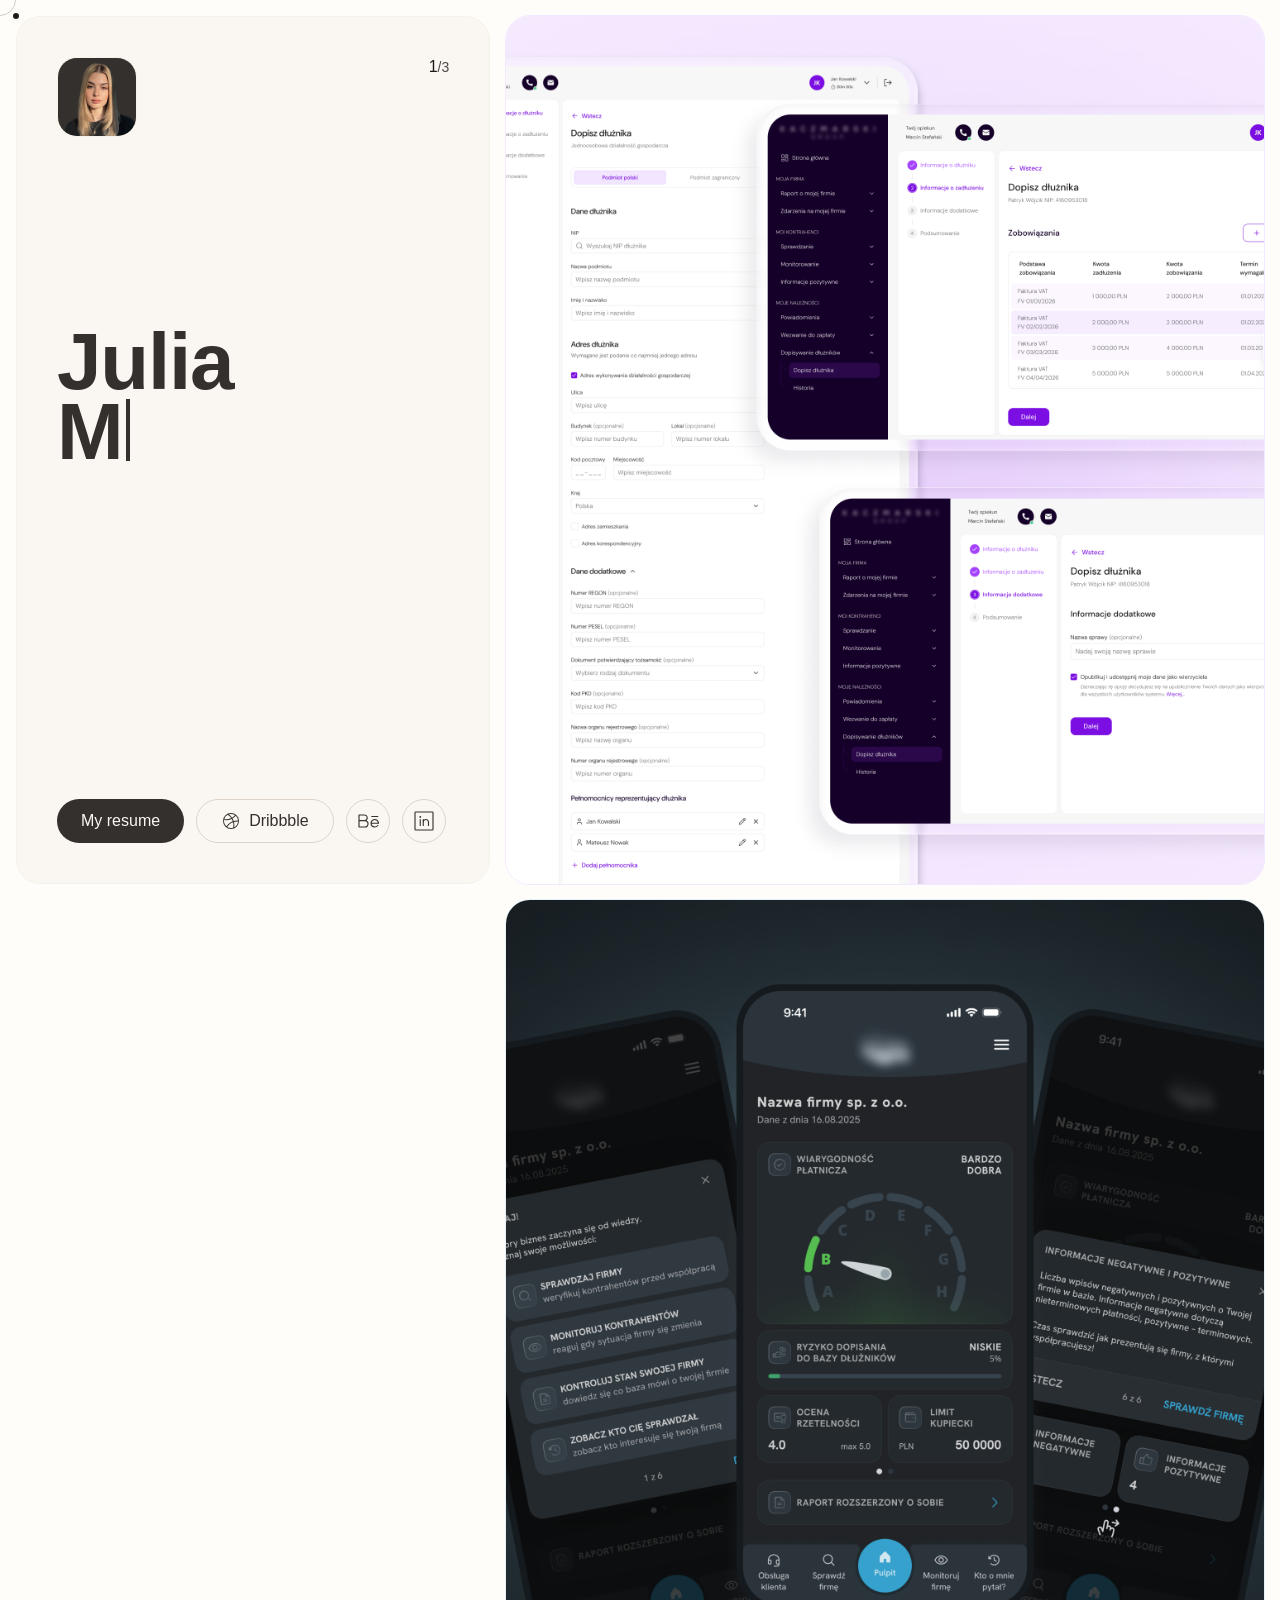
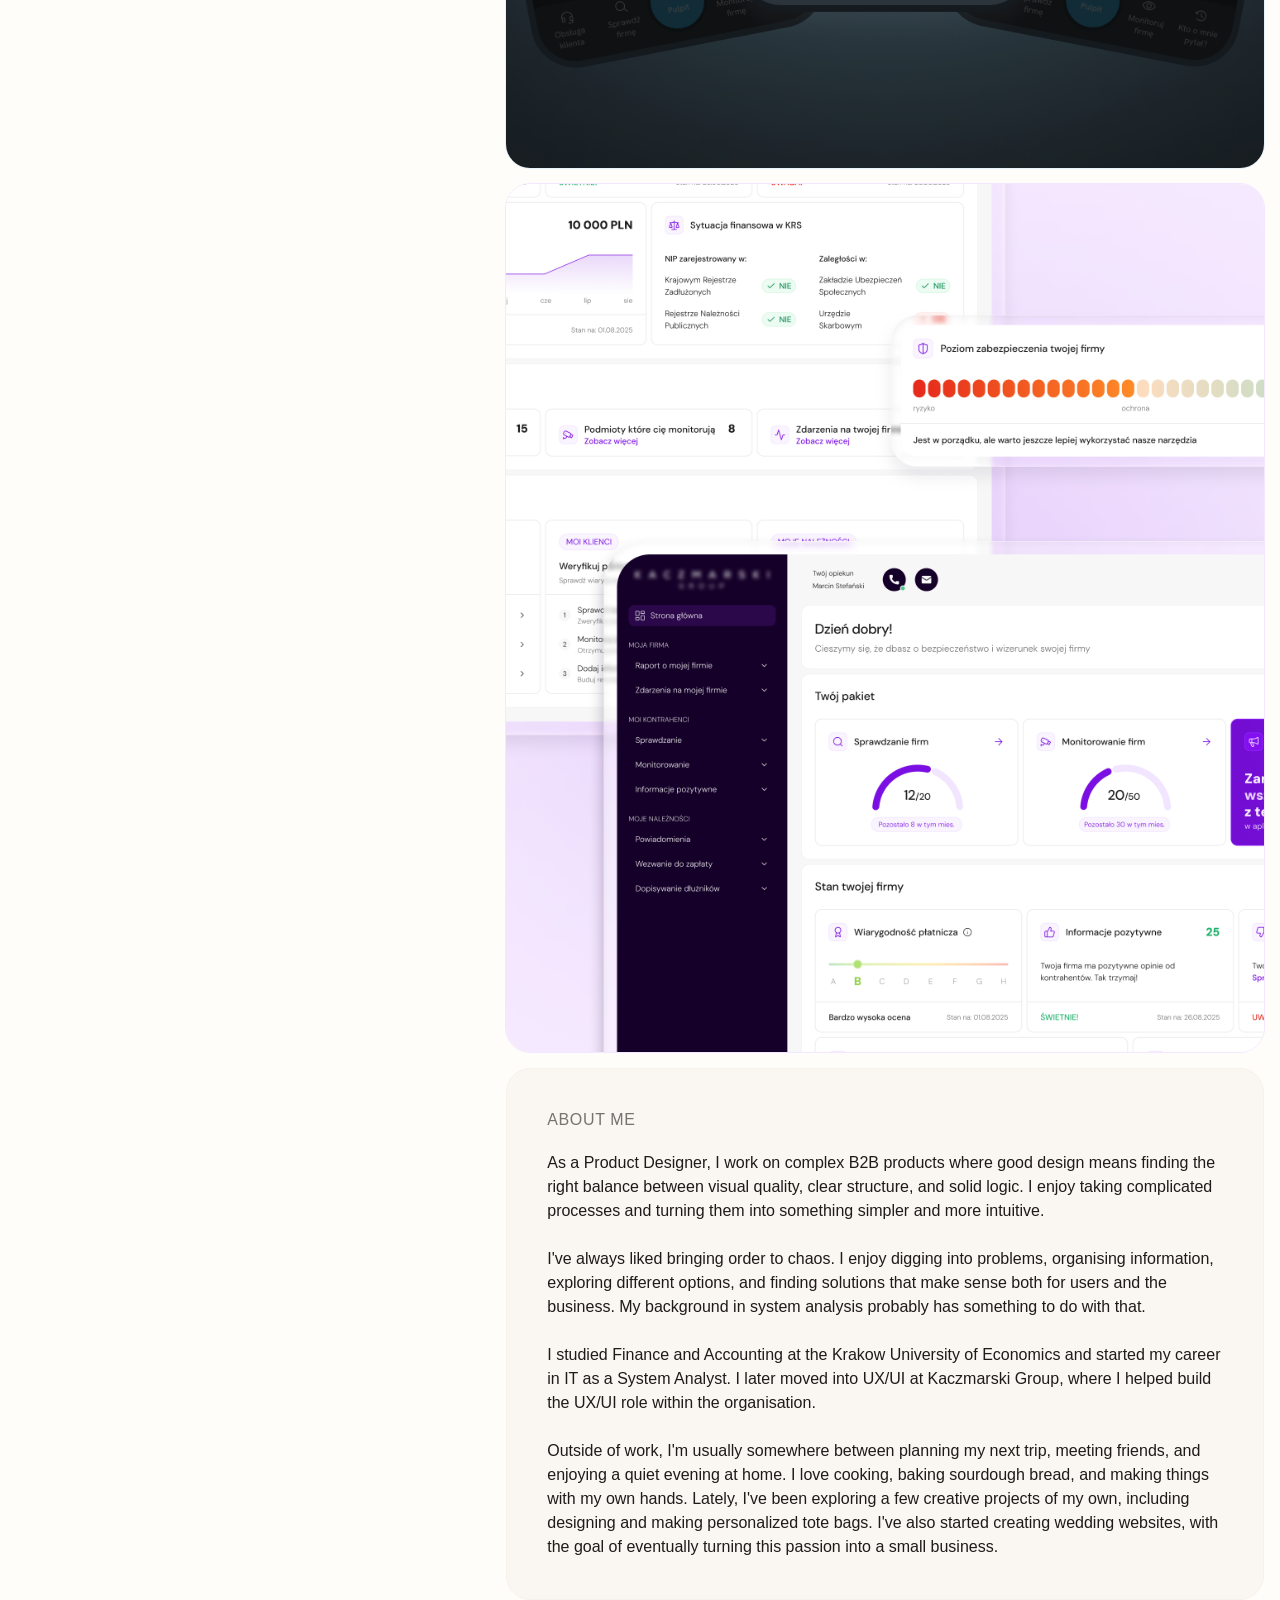
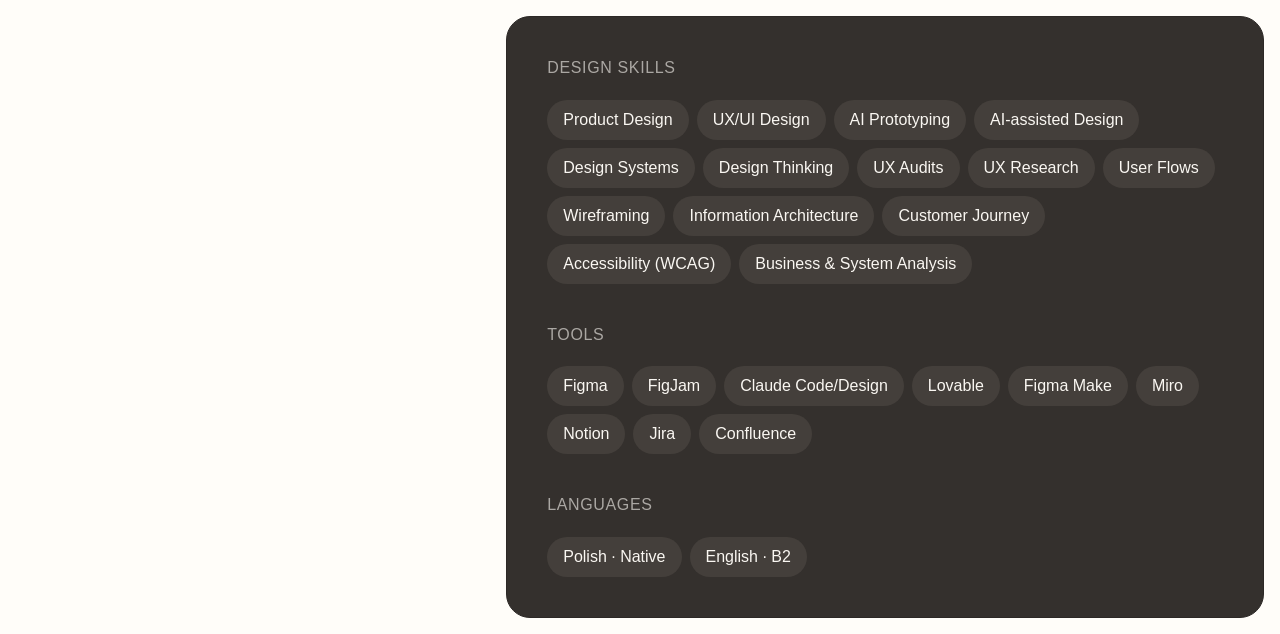
==== index.html @ 2e2a115e "Rebrand to Product Designer, refresh About/skills, add socials - Update role to Product Designer acr" ====
﻿<!DOCTYPE html>
<html lang="pl">
<head>
  <meta charset="UTF-8">
  <meta name="viewport" content="width=device-width, initial-scale=1.0">
  <title>Julia Mitka — Product Designer</title>
  <meta name="description" content="Julia Mitka — Product Designerka z Krakowa. Portfolio product designerki.">

  <!-- Satoshi (body) via Fontshare — osobny request, bo Fontshare ignoruje clash-display w połączonym -->
  <link rel="stylesheet" href="https://api.fontshare.com/v2/css?f[]=satoshi@900,700,500,400,300&display=swap">
  <!-- Clash Display (headings) via Fontshare — osobny request -->
  <link rel="stylesheet" href="https://api.fontshare.com/v2/css?f[]=clash-display@400,500,600,700&display=swap">
  <!-- Syne (headings) via Google Fonts -->
  <link rel="preconnect" href="https://fonts.googleapis.com">
  <link rel="preconnect" href="https://fonts.gstatic.com" crossorigin>
  <link href="https://fonts.googleapis.com/css2?family=Syne:wght@400;500;600;700;800&display=swap" rel="stylesheet">

  <link rel="stylesheet" href="style.css">
  <!-- Ukrywa imię przed startem efektu pisania (bez JS tekst zostaje widoczny) -->
  <script>document.documentElement.classList.add('js');</script>
</head>
<body>

  <div class="cursor" id="cursor"></div>
  <div class="cursor-follower" id="cursor-follower"></div>

  <main>

    <!-- â•â•â•â•â•â•â•â•â•â•â•â•â•â•â•â•â•â•â•â•â•â•â•â•â•â•â•â•â•â•â•â•â•â•â•â•â•â•â•â•â•â•â•â•â•â•â•
         SPLIT LAYOUT — sticky left + scrollable right
         â•â•â•â•â•â•â•â•â•â•â•â•â•â•â•â•â•â•â•â•â•â•â•â•â•â•â•â•â•â•â•â•â•â•â•â•â•â•â•â•â•â•â•â•â•â•â• -->
    <div class="split">

      <!-- â”€â”€ LEFT COLUMN (sticky) â”€â”€â”€â”€â”€â”€â”€â”€â”€â”€â”€â”€â”€â”€â”€â”€â”€â”€â”€â”€â”€ -->
      <aside class="left-col">
        <div class="left-in">

          <!-- Top -->
          <div class="left-top">
            <div class="proj-progress"><span class="proj-cur" id="proj-cur">1</span><span class="proj-sep">/</span><span class="proj-total">3</span></div>
          </div>

          <!-- Center -->
          <div class="left-center">
            <div class="avatar-wrap" id="avatar-wrap">
              <img
                src="assets/julia.jpg"
                alt="Julia Mitka"
                onerror="this.style.display='none';this.parentElement.classList.add('no-photo')"
              >
            </div>

            <div class="left-ident">
              <h1 class="name" id="name" aria-label="Julia Mitka.">Julia<br>Mitka.</h1>
              <p class="role">PRODUCT DESIGNER</p>
              <p class="tagline">I create digital experiences that<br>combine aesthetics with functionality and<br>connect user goals with business objectives.</p>
            </div>

          </div>

          <div class="cta-row">
            <a href="assets/cv-julia-mitka.pdf?v=20261004" class="btn-primary" target="_blank" rel="noopener noreferrer">My resume</a>
            <a href="https://dribbble.com/julia-mitka98" class="btn-ghost btn-with-icon" target="_blank" rel="noopener noreferrer">
              <svg xmlns="http://www.w3.org/2000/svg" width="20" height="20" fill="currentColor" viewBox="0 0 256 256" aria-hidden="true"><path d="M128,26A102,102,0,1,0,230,128,102.12,102.12,0,0,0,128,26Zm89.81,96.3c-3.26-.19-6.54-.3-9.8-.3a166.44,166.440,0,0,0-45.25,6.29A164.28,164.28,0,0,0,148.33,96c-.14-.25-.3-.49-.44-.74a166.34,166.34,0,0,0,40.79-33.71A89.79,89.79,0,0,1,217.81,122.3ZM179.29,54.09a154.52,154.52,0,0,1-37.9,31.11A167,167,0,0,0,98.88,42.84a89.87,89.87,0,0,1,80.41,11.25ZM85.71,48.58a155,155,0,0,1,45,42.27A153.71,153.71,0,0,1,64,106a156.8,156.8,0,0,1-22.84-1.69A90.37,90.37,0,0,1,85.71,48.58ZM38,128a90.17,90.17,0,0,1,.79-11.92A167.23,167.23,0,0,0,64,118a165.69,165.69,0,0,0,73.29-17c.22.37.46.73.67,1.1A152.2,152.2,0,0,1,151.34,132a164.57,164.57,0,0,0-26.09,12.11A167,167,0,0,0,69.57,196.4,89.84,89.84,0,0,1,38,128Zm41.19,75.58a155.24,155.24,0,0,1,52.05-49.12,152.9,152.9,0,0,1,23.38-10.93,154.31,154.31,0,0,1,4.3,36.16,154.78,154.78,0,0,1-3.81,34.13,89.88,89.88,0,0,1-75.92-10.24Zm89.24,4.81a166.76,166.76,0,0,0,2.49-28.7,166.67,166.67,0,0,0-4.86-39.87A154.6,154.6,0,0,1,208,134c3.25,0,6.52.11,9.77.32A90.16,90.16,0,0,1,168.43,208.39Z"/></svg>
              Dribbble
            </a>
            <a href="https://www.behance.net/juliamitka" class="btn-icon" target="_blank" rel="noopener noreferrer" aria-label="Behance">
              <svg xmlns="http://www.w3.org/2000/svg" width="24" height="24" fill="currentColor" viewBox="0 0 256 256" aria-hidden="true"><path d="M112.15,122.36A36,36,0,0,0,90,58H32a6,6,0,0,0-6,6V192a6,6,0,0,0,6,6H94a40,40,0,0,0,18.15-75.64ZM38,70H90a24,24,0,0,1,0,48H38ZM94,186H38V130H94a28,28,0,0,1,0,56ZM162,80a6,6,0,0,1,6-6h64a6,6,0,0,1,0,12H168A6,6,0,0,1,162,80Zm38,26a46,46,0,1,0,36.8,73.61,6,6,0,0,0-9.6-7.21A34,34,0,0,1,166.53,158H240a6,6,0,0,0,6-6A46.06,46.06,0,0,0,200,106Zm-33.47,40a34,34,0,0,1,66.94,0Z"/></svg>
            </a>
            <a href="https://www.linkedin.com/in/julia-mitka" class="btn-icon" target="_blank" rel="noopener noreferrer" aria-label="LinkedIn">
              <svg xmlns="http://www.w3.org/2000/svg" width="24" height="24" fill="currentColor" viewBox="0 0 256 256" aria-hidden="true">
                <path d="M216,26H40A14,14,0,0,0,26,40V216a14,14,0,0,0,14,14H216a14,14,0,0,0,14-14V40A14,14,0,0,0,216,26Zm2,190a2,2,0,0,1-2,2H40a2,2,0,0,1-2-2V40a2,2,0,0,1,2-2H216a2,2,0,0,1,2,2ZM94,112v64a6,6,0,0,1-12,0V112a6,6,0,0,1,12,0Zm88,28v36a6,6,0,0,1-12,0V140a22,22,0,0,0-44,0v36a6,6,0,0,1-12,0V112a6,6,0,0,1,12,0v2.11A34,34,0,0,1,182,140ZM98,84A10,10,0,1,1,88,74,10,10,0,0,1,98,84Z"/>
              </svg>
            </a>
          </div>

        </div><!-- .left-in -->
      </aside>

      <!-- â”€â”€ RIGHT COLUMN (wszystkie sekcje scrollujÄ… siÄ™ tutaj) â”€â”€â”€ -->
      <div class="right-col">

        <!-- Project 1 -->
        <article class="proj" data-num="1">
          <a href="case-study-form.html" class="proj-link" aria-label="Kaczmarski Group — case study">
            <div class="proj-visual proj-visual--blue">
              <img src="assets/cover-form.png" alt="Kaczmarski Group" class="proj-cover">
            </div>
            <div class="proj-overlay">
              <div class="proj-info">
                <span class="proj-cat">UX Research · Product Design · B2B</span>
                <h3 class="proj-name" style="font-family: &quot;Clash Display&quot;; font-weight: 600; margin: 0px 0px 24px">Form Redesign</h3>
                <span class="proj-cta-lnk">View case study <img src="assets/arrow-right-light.svg" alt="" class="proj-cta-icon"></span>
              </div>
            </div>
          </a>
        </article>

        <!-- Project 2 -->
        <article class="proj" data-num="2">
          <a href="case-study-mobile.html" class="proj-link" aria-label="Mobile App Onboarding — case study">
            <div class="proj-visual proj-visual--blue">
              <img src="assets/cover-mobile.png" alt="Mobile App Onboarding" class="proj-cover proj-cover--mobile">
            </div>
            <div class="proj-overlay">
              <div class="proj-info">
                <span class="proj-cat">Onboarding · Redesign · UI Design · B2B</span>
                <h3 class="proj-name" style="font-family: &quot;Clash Display&quot;; font-weight: 600; margin: 0px 0px 24px">Mobile App Onboarding</h3>
                <span class="proj-cta-lnk">View case study <img src="assets/arrow-right-light.svg" alt="" class="proj-cta-icon"></span>
              </div>
            </div>
          </a>
        </article>

        <!-- Project 3 -->
        <article class="proj" data-num="3">
          <a href="case-study-dashboard.html" class="proj-link" aria-label="Mobile Banking — case study">
            <div class="proj-visual proj-visual--warm">
              <img src="assets/cover-dashboard.png" alt="Mobile Banking" class="proj-cover">
            </div>
            <div class="proj-overlay">
              <div class="proj-info">
                <span class="proj-cat">Dashboard UX · IA · UI Design · B2B</span>
                <h3 class="proj-name" style="font-family: &quot;Clash Display&quot;; margin: 0px 0px 24px; font-weight: 600">Home Page Redesign</h3>
                <span class="proj-cta-lnk">View case study <img src="assets/arrow-right-light.svg" alt="" class="proj-cta-icon"></span>
              </div>
            </div>
          </a>
        </article>

        <!-- â•â•â•â•â•â•â•â•â•â•â•â•â•â•â•â•â•â•â•â•â•â•â•â•â•â•â•â•â•â•â•â•â•â•â•â•â•â•â•â•â•â•â•â•â•â•â•
             ABOUT SECTION
             â•â•â•â•â•â•â•â•â•â•â•â•â•â•â•â•â•â•â•â•â•â•â•â•â•â•â•â•â•â•â•â•â•â•â•â•â•â•â•â•â•â•â•â•â•â•â• -->
        <section class="about" id="about">
          <span class="sec-label">About me</span>
          <div class="about-body">
            <p>As a Product Designer, I work on complex B2B products where good design means finding the right balance between visual quality, clear structure, and solid logic. I enjoy taking complicated processes and turning them into something simpler and more intuitive.</p>
            <p>I've always liked bringing order to chaos. I enjoy digging into problems, organising information, exploring different options, and finding solutions that make sense both for users and the business. My background in system analysis probably has something to do with that.</p>
            <p>I studied Finance and Accounting at the Krakow University of Economics and started my career in IT as a System Analyst. I later moved into UX/UI at Kaczmarski Group, where I helped build the UX/UI role within the organisation.</p>
            <p>Outside of work, I'm usually somewhere between planning my next trip, meeting friends, and enjoying a quiet evening at home. I love cooking, baking sourdough bread, and making things with my own hands. Lately, I've been exploring a few creative projects of my own, including designing and making personalized tote bags. I've also started creating wedding websites, with the goal of eventually turning this passion into a small business.</p>
          </div>
        </section>

        <!-- â•â•â•â•â•â•â•â•â•â•â•â•â•â•â•â•â•â•â•â•â•â•â•â•â•â•â•â•â•â•â•â•â•â•â•â•â•â•â•â•â•â•â•â•â•â•â•
             SKILLS SECTION
             â•â•â•â•â•â•â•â•â•â•â•â•â•â•â•â•â•â•â•â•â•â•â•â•â•â•â•â•â•â•â•â•â•â•â•â•â•â•â•â•â•â•â•â•â•â•â• -->
        <section class="skills-section">

          <div class="skills-block">
            <span class="sec-label">Design Skills</span>
            <div class="skills-tags">
              <span class="pill">Product Design</span>
              <span class="pill">UX/UI Design</span>
              <span class="pill">AI Prototyping</span>
              <span class="pill">AI-assisted Design</span>
              <span class="pill">Design Systems</span>
              <span class="pill">Design Thinking</span>
              <span class="pill">UX Audits</span>
              <span class="pill">UX Research</span>
              <span class="pill">User Flows</span>
              <span class="pill">Wireframing</span>
              <span class="pill">Information Architecture</span>
              <span class="pill">Customer Journey</span>
              <span class="pill">Accessibility (WCAG)</span>
              <span class="pill">Business &amp; System Analysis</span>
            </div>
          </div>

          <div class="skills-block">
            <span class="sec-label">Tools</span>
            <div class="skills-tags">
              <span class="pill">Figma</span>
              <span class="pill">FigJam</span>
              <span class="pill">Claude Code/Design</span>
              <span class="pill">Lovable</span>
              <span class="pill">Figma Make</span>
              <span class="pill">Miro</span>
              <span class="pill">Notion</span>
              <span class="pill">Jira</span>
              <span class="pill">Confluence</span>
            </div>
          </div>

          <div class="skills-block">
            <span class="sec-label">Languages</span>
            <div class="skills-tags">
              <span class="pill">Polish · Native</span>
              <span class="pill">English · B2</span>
            </div>
          </div>

        </section>


      </div><!-- .right-col -->

    </div><!-- .split -->

  </main>

  <script src="script.js"></script>
</body>
</html>
---- style.css ----
/* ============================================================
   JULIA MITKA — Portfolio v2
   Layout : sticky left col + scrollable right projects
   Fonts  : Satoshi (body, -2% ls) + Syne (headings)
   ============================================================ */

/* ── Page transition ── */
@keyframes page-in {
  from { opacity: 0; transform: translateY(14px); }
  to   { opacity: 1; transform: translateY(0); }
}

.split {
  animation: page-in 0.5s cubic-bezier(0, 0, 0.25, 1) both;
}

.split.is-leaving {
  opacity: 0;
  transform: translateY(-10px);
  transition: opacity 0.35s cubic-bezier(0, 0, 0.25, 1),
              transform 0.35s cubic-bezier(0, 0, 0.25, 1);
  pointer-events: none;
}

/* ── Reveal animation ── */
.reveal {
  opacity: 0;
  transform: translateY(20px);
  transition: opacity 0.7s ease, transform 0.7s ease;
}
.reveal--visible {
  opacity: 1;
  transform: translateY(0);
}

/* === RESET === */
*, *::before, *::after { box-sizing: border-box; margin: 0; padding: 0; }

/* === TOKENS === */
:root {
  /* ── Colour primitives ── */
  --c-bg:                   #FFFDF9;
  --c-card-light:           #FAF7F2;
  --c-text-light:           #FAF7F2;
  --c-subtle-text-light:    rgba(250, 247, 242, 0.80);
  --c-label-text-light:     rgba(250, 247, 242, 0.60);
  --c-card-dark:            #34302D;
  --c-header:               #34302D;
  --c-btn-primary:          #34302D;
  --c-btn-secondary-text:   #34302D;
  --c-icon-dark:            #34302D;
  --c-border:               #DDD3C8;
  --c-border-light:         #F6F1E9;
  --c-border-dark:          #2C2826;
  --c-text:                 #1E1B1A;
  --c-subtle-text:          rgba(30, 27, 26, 0.80);
  --c-label-text:           rgba(30, 27, 26, 0.60);
  --c-brown:                #443F3B;
  --c-icon-light:           #C9B8A8;

  /* ── Kolory Mobile case study — colour tokens ── */
  --mobile-blue-50:              #F2F9FD;
  --mobile-blue-100:             #E5F2F9;
  --mobile-blue-200:             #C5E4F2;
  --mobile-blue-500:             #35A1CC;
  --mobile-blue-700:             #1D6487;
  --mobile-blue-950:             #0A171F;
  --mobile-blue-500-border:      rgba(34, 125, 167, 0.20);
  --mobile-blue-500-label:       rgba(34, 125, 167, 0.80);
  --mobile-purple-950-label:     rgba(10, 23, 31, 0.60);
  --mobile-purple-950-subtle:    rgba(10, 23, 31, 0.80);
  --mobile-gray-100:             #F2F2F2;
  --mobile-gray-stroke:          #F5F5F5;

  /* ── Semantic aliases ── */
  --bg:      var(--c-bg);
  --fg:      var(--c-text);
  --fg-2:    var(--c-subtle-text);
  --fg-3:    var(--c-label-text);
  --border:  var(--c-border);
  --surface: var(--c-card-light);
  --surf-2:  var(--c-card-dark);
  --c-icon:  var(--c-icon-light); /* backwards compat */

  --font-body: 'Satoshi', -apple-system, BlinkMacSystemFont, sans-serif;
  --font-hdg:  'Clash Display', sans-serif;

  /* ── Typography scale ── */
  --type-h1-size:   5rem;          /* 80px */
  --type-h1-weight: 600;
  --type-h1-lh:     0.88;
  --type-h1-ls:    -0.015em;       /* -1.5% */

  --type-h2-size:   3.5rem;        /* 56px */
  --type-h2-weight: 600;
  --type-h2-lh:     0.88;
  --type-h2-ls:    -0.015em;

  --type-h3-size:   2rem;          /* 32px */
  --type-h3-weight: 600;
  --type-h3-lh:     0.88;
  --type-h3-ls:    -0.015em;

  --type-h4-size:   1.5rem;        /* 24px */
  --type-h4-weight: 600;
  --type-h4-lh:     0.88;
  --type-h4-ls:    -0.015em;

  --type-h5-size:   1.25rem;       /* 20px */
  --type-h5-weight: 600;
  --type-h5-lh:     0.88;
  --type-h5-ls:    -0.015em;

  --type-text-l-size:   1.125rem;  /* 18px */
  --type-text-l-weight: 400;
  --type-text-l-lh:     1.5;
  --type-text-l-ls:     0;

  --type-text-m-size:   1rem;      /* 16px */
  --type-text-m-weight: 400;
  --type-text-m-lh:     1.5;
  --type-text-m-ls:     0;

  --type-text-s-size:   0.875rem;  /* 14px */
  --type-text-s-weight: 400;
  --type-text-s-lh:     1.5;
  --type-text-s-ls:     0;

  --type-label-l-size:   1.125rem; /* 18px */
  --type-label-l-weight: 500;
  --type-label-l-lh:     1.4;
  --type-label-l-ls:     0.02em;   /* 2% */

  --type-label-m-size:   1rem;     /* 16px */
  --type-label-m-weight: 500;
  --type-label-m-lh:     1.4;
  --type-label-m-ls:     0.04em;   /* 4% — user override */

  --type-label-s-size:   0.875rem; /* 14px */
  --type-label-s-weight: 500;
  --type-label-s-lh:     1.4;
  --type-label-s-ls:     0.02em;   /* 2% */

  /* ── Shorthand aliases ── */
  --ls:      0;
  --ls-h:   -0.015em;
  --ls-caps:  0.02em;

  /* Split columns */
  --left-w:  38%;
  --right-w: 62%;

  --ease:     cubic-bezier(0.25, 0.1, 0.25, 1);
  --ease-out: cubic-bezier(0, 0, 0.25, 1);
}

/* === BASE === */
html { scroll-behavior: smooth; font-size: 16px; }

body {
  background: var(--bg);
  color: var(--fg);
  font-family: var(--font-body);
  letter-spacing: var(--ls);
  -webkit-font-smoothing: antialiased;
  -moz-osx-font-smoothing: grayscale;
  overflow-x: hidden;
  cursor: none;
  padding: 16px;
}

a { color: inherit; text-decoration: none; }
img { display: block; max-width: 100%; }

h1, h2, h3, h4 {
  font-family: var(--font-hdg);
  letter-spacing: var(--ls-h);
}

/* ============================================================
   CURSOR
   ============================================================ */
.cursor {
  position: fixed;
  width: 6px; height: 6px;
  background: var(--c-text);
  border-radius: 50%;
  pointer-events: none;
  z-index: 9999;
  transform: translate(-50%, -50%);
  transition: opacity 0.2s, transform 0.15s var(--ease-out);
  will-change: left, top;
}

.cursor-follower {
  position: fixed;
  width: 32px; height: 32px;
  border: 1.5px solid rgba(17,17,17,0.2);
  border-radius: 50%;
  pointer-events: none;
  z-index: 9998;
  transform: translate(-50%, -50%);
  transition: width .35s var(--ease-out), height .35s var(--ease-out),
              border-color .3s, opacity .3s;
  will-change: left, top;
}

/* ============================================================
   SPLIT LAYOUT
   ============================================================ */
.split {
  display: grid;
  grid-template-columns: var(--left-w) 1fr;
  column-gap: 16px;
  align-items: start;
}

/* ── LEFT COLUMN ─────────────────────────────────────────── */
.left-col {
  position: sticky;
  top: 16px;
  height: calc(100svh - 32px);
  background: var(--c-card-light);
  border-radius: 24px;
  overflow: hidden;
  align-self: start;
  border: 1px solid var(--c-border-light);
}

.left-in {
  height: 100%;
  display: flex;
  flex-direction: column;
  padding: 40px;
}

/* Top: project counter — absolute, top-right */
.left-top {
  position: absolute;
  top: 40px;
  right: 40px;
}

.avail {
  display: inline-flex;
  align-items: center;
  gap: 8px;
  font-size: 0.8125rem;
  font-weight: 400;
  color: var(--fg-2);
}

.avail-dot {
  width: 7px; height: 7px;
  border-radius: 50%;
  background: #5DBF6E; /* semantic green — intentionally not in palette */
  flex-shrink: 0;
  animation: pulse-dot 2.4s ease-in-out infinite;
}

@keyframes pulse-dot {
  0%, 100% { opacity: 1; transform: scale(1); }
  50%       { opacity: 0.5; transform: scale(0.72); }
}

/* Project progress counter */
.proj-progress {
  transition: opacity 0.4s var(--ease-out);
}
  display: flex;
  align-items: baseline;
  gap: 0;
  font-family: var(--font-body);
  font-variant-numeric: tabular-nums;
}

/* Active number — Label L */
.proj-cur {
  font-size: var(--type-label-l-size);
  font-weight: var(--type-label-l-weight);
  line-height: var(--type-label-l-lh);
  letter-spacing: var(--type-label-l-ls);
  text-transform: uppercase;
  color: var(--c-text);
  transition: opacity 0.2s;
}

/* Separator + total — Text S, 80% opacity */
.proj-sep,
.proj-total {
  font-size: var(--type-text-s-size);
  font-weight: var(--type-text-s-weight);
  line-height: var(--type-text-s-lh);
  letter-spacing: var(--type-text-s-ls);
  color: var(--c-subtle-text);
}

/* Center: avatar + identity */
.left-center {
  display: flex;
  flex-direction: column;
  flex: 1;
}

.left-ident {
  margin-top: auto;
  margin-bottom: auto;
}

/* Avatar */
.avatar-wrap {
  width: 80px; height: 80px;
  border-radius: 20px;
  overflow: hidden;
  background: var(--c-border);
  border: 1px solid var(--c-border-light);
  position: relative;
  flex-shrink: 0;
  margin-bottom: 32px;
}

.avatar-wrap img {
  width: 100%; height: 100%;
  object-fit: cover;
  object-position: center top;
}

.avatar-wrap.no-photo::after {
  content: 'JM';
  position: absolute;
  inset: 0;
  display: flex;
  align-items: center;
  justify-content: center;
  font-family: var(--font-hdg);
  font-size: 1.375rem;
  font-weight: 700;
  color: var(--c-label-text);
}

/* Name — H1 */
.name {
  font-family: var(--font-hdg);
  font-size: var(--type-h1-size);
  font-weight: var(--type-h1-weight);
  line-height: var(--type-h1-lh);
  letter-spacing: var(--type-h1-ls);
  color: var(--c-card-dark);
  margin-bottom: 24px;
}

/* Name — efekt pisania */
.js .name:not(.tw-ready) { visibility: hidden; }

/* Rola i tagline ukryte od pierwszej klatki, dopóki nie wjadą po imieniu (bez mignięcia) */
@media (prefers-reduced-motion: no-preference) {
  .js .left-ident .role:not(.reveal--visible),
  .js .left-ident .tagline:not(.reveal--visible) {
    opacity: 0;
    transform: translateY(20px);
  }
}

.name .tw-char { visibility: hidden; }
.name .tw-char.is-typed { visibility: visible; }

.name .tw-caret {
  position: relative;
  display: inline-block;
  width: 0;
}
.name .tw-caret::after {
  content: '';
  position: absolute;
  left: 0.04em;
  bottom: -0.02em;
  width: 0.06em;
  height: 0.78em;
  background: currentColor;
  animation: tw-blink 1s steps(1) infinite;
}
.name .tw-caret.is-typing::after { animation: none; }
.name .tw-caret.is-done { opacity: 0; transition: opacity 0.4s ease; }

@keyframes tw-blink {
  50% { opacity: 0; }
}

/* Role — Label L */
.role {
  font-family: var(--font-body);
  font-size: var(--type-label-l-size);
  font-weight: var(--type-label-l-weight);
  line-height: var(--type-label-l-lh);
  letter-spacing: var(--type-label-l-ls);
  text-transform: uppercase;
  color: var(--c-label-text);
  margin-bottom: 20px;
}

/* Tagline — Text M */
.tagline {
  font-family: var(--font-body);
  font-size: var(--type-text-m-size);
  font-weight: var(--type-text-m-weight);
  line-height: var(--type-text-m-lh);
  letter-spacing: var(--type-text-m-ls);
  color: var(--c-subtle-text);
  margin-bottom: 32px;
}

.btn-icon {
  display: inline-flex;
  align-items: center;
  justify-content: center;
  width: 44px;
  height: 44px;
  flex-shrink: 0;
  line-height: 1;
  border-radius: 100px;
  border: 1px solid var(--c-border);
  color: var(--c-card-dark);
  cursor: none;
  transition: border-color .2s, color .2s, transform .2s var(--ease-out);
}

.btn-icon:hover {
  border-color: var(--c-card-dark);
  transform: translateY(-2px);
}

/* Bottom: CTAs + socials */
.left-bottom {
  display: flex;
  flex-direction: column;
  gap: 18px;
}

.cta-row {
  display: flex;
  align-items: center;
  gap: 12px;
  flex-wrap: wrap;
}

.btn-primary {
  display: inline-flex;
  align-items: center;
  font-family: var(--font-body);
  font-size: var(--type-text-m-size);
  font-weight: var(--type-text-m-weight);
  line-height: var(--type-text-m-lh);
  letter-spacing: var(--type-text-m-ls);
  color: var(--c-text-light);
  background: var(--c-btn-primary);
  padding: 10px 24px;
  border-radius: 100px;
  transition: opacity .2s, transform .25s var(--ease-out);
  cursor: none;
}

.btn-primary:hover { background: rgba(52, 48, 45, 0.80); transform: translateY(-2px); }

.btn-ghost {
  display: inline-flex;
  align-items: center;
  font-family: var(--font-body);
  font-size: var(--type-text-m-size);
  font-weight: var(--type-text-m-weight);
  line-height: var(--type-text-m-lh);
  letter-spacing: var(--type-text-m-ls);
  color: var(--c-card-dark);
  background: transparent;
  border: 1px solid var(--c-border);
  padding: 10px 24px;
  border-radius: 100px;
  transition: background .2s, border-color .2s, transform .25s var(--ease-out);
  cursor: none;
}

.btn-with-icon { gap: 8px; padding-block: 9px; } /* 9px + 1px border = ta sama wysokość co .btn-primary */

.btn-ghost:hover {
  background: transparent;
  border-color: var(--c-card-dark);
  color: var(--c-card-dark);
  transform: translateY(-2px);
}

.socials {
  display: flex;
  gap: 12px;
  margin-top: 22px;
}

.social {
  display: inline-flex;
  align-items: center;
  justify-content: center;
  width: 40px;
  height: 40px;
  border-radius: 50%;
  border: 1px solid var(--line, rgba(0,0,0,.12));
  color: var(--fg-3);
  transition: color .2s, background-color .2s, border-color .2s, transform .2s;
}

.social:hover {
  color: var(--c-text-light);
  background-color: var(--c-card-dark);
  border-color: var(--c-card-dark);
  transform: translateY(-2px);
}

/* ── RIGHT COLUMN ────────────────────────────────────────── */
.right-col {
  display: flex;
  flex-direction: column;
  gap: 16px;
}

/* ── Project item ────────────────────────────────────────── */
.proj {
  height: calc(100svh - 32px);
  position: relative;
  overflow: hidden;
  border-radius: 24px;
}

.proj-link {
  display: block;
  width: 100%; height: 100%;
  cursor: none;
}

/* Visual background */
.proj-visual {
  position: absolute;
  inset: 0;
  transition: transform 0.9s cubic-bezier(0, 0, 0.22, 1);
}

.proj-link:hover .proj-visual { transform: scale(1.05); }

/* Color themes */
.proj-cover { width: 100%; height: 100%; object-fit: cover; display: block; }
.proj:has(.proj-cover--mobile) { outline: 1px solid var(--mobile-blue-100); }
.proj:has(.proj-visual--blue):not(:has(.proj-cover--mobile)) { outline: 1px solid #f3e8ff; }
.proj:has(.proj-visual--warm) { outline: 1px solid #f3e8ff; }

/* Hover overlay: slides up from bottom */
.proj-overlay {
  position: absolute;
  inset: 0;
  z-index: 2;
  display: flex;
  align-items: flex-end;
  padding: 40px;
  background: linear-gradient(
    to top,
    rgba(8, 8, 8, 0.78) 0%,
    rgba(8, 8, 8, 0.28) 45%,
    transparent 70%
  );
  opacity: 0;
  transition: opacity 0.38s var(--ease-out);
}

.proj-link:hover .proj-overlay { opacity: 1; }

.proj-info {
  transform: translateY(18px);
  transition: transform 0.45s var(--ease-out);
}

.proj-link:hover .proj-info { transform: translateY(0); }

.proj-cat {
  display: block;
  font-size: var(--type-label-m-size);
  font-weight: var(--type-label-m-weight);
  line-height: var(--type-label-m-lh);
  letter-spacing: var(--type-label-m-ls);
  text-transform: uppercase;
  color: rgba(255, 255, 255, 0.60);
  margin-bottom: 16px;
}

.proj-name {
  font-family: var(--font-hdg);
  font-size: clamp(var(--type-h2-size), 2.8vw, 2.75rem);
  font-weight: var(--type-h2-weight);
  letter-spacing: var(--type-h2-ls);
  line-height: var(--type-h2-lh);
  color: #ffffff;
  margin-bottom: 24px;
}



.proj-cta-lnk {
  display: inline-flex;
  align-items: center;
  gap: 8px;
  font-size: var(--type-text-m-size);
  font-weight: var(--type-text-m-weight);
  line-height: var(--type-text-m-lh);
  letter-spacing: var(--type-text-m-ls);
  color: rgba(255, 255, 255, 0.90);
  transform: translateY(0);
  transition: color .2s, transform .2s var(--ease-out);
}

.proj-cta-lnk:hover {
  color: #ffffff;
  transform: translateY(-2px);
}

.proj-cta-icon {
  display: block;
  width: 16px;
  height: 16px;
  flex-shrink: 0;
  filter: brightness(0) invert(1);
  opacity: 0.5;
}

/* ── CSS MOCKUPS ──────────────────────────────────────────── */

/* Dashboard (project 1) */
.mdash {
  position: absolute;
  inset: 7% 6%;
  background: #fff;
  border-radius: 10px;
  overflow: hidden;
  box-shadow: 0 16px 64px rgba(0,0,0,0.12);
}

.mdash-bar {
  height: 30px;
  background: #F1F5FA;
  border-bottom: 1px solid #E5EBF2;
  display: flex;
  align-items: center;
  gap: 5px;
  padding: 0 12px;
}

.mdash-bar em {
  display: block;
  width: 7px; height: 7px;
  border-radius: 50%;
  background: #CDD5E0;
  font-style: normal;
}

.mdash-body { display: flex; height: calc(100% - 30px); }

.mdash-side {
  width: 20%;
  background: #F7FAFD;
  border-right: 1px solid #EDF1F7;
  padding: 12px 8px;
  display: flex;
  flex-direction: column;
  gap: 7px;
}

.mdash-nav {
  height: 18px;
  background: #E4EDF6;
  border-radius: 4px;
}

.mdash-nav--active { background: #C2D8EE; }

.mdash-main {
  flex: 1;
  padding: 14px;
  display: flex;
  flex-direction: column;
  gap: 11px;
}

.mdash-stats {
  display: grid;
  grid-template-columns: repeat(3, 1fr);
  gap: 8px;
}

.mdash-stat {
  height: 44px;
  background: #EDF3FA;
  border-radius: 6px;
}

.mdash-chart {
  flex: 1;
  min-height: 80px;
  background: linear-gradient(180deg, #D8E9F7 0%, #EEF4FB 100%);
  border-radius: 6px;
}

.mdash-rows {
  display: flex;
  flex-direction: column;
  gap: 5px;
}

.mdash-rows div {
  height: 16px;
  background: #F1F5FA;
  border-radius: 3px;
}

/* Mobile (project 2) */
.mmob {
  position: absolute;
  width: 46%;
  max-width: 240px;
  top: 50%; left: 50%;
  transform: translate(-50%, -50%);
  background: #fff;
  border-radius: 24px;
  padding: 14px 12px 12px;
  box-shadow: 0 16px 64px rgba(0,0,0,0.14);
  display: flex;
  flex-direction: column;
  gap: 10px;
}

.mmob-notch {
  width: 36px; height: 4px;
  border-radius: 2px;
  background: #DDD7CF;
  align-self: center;
  margin-bottom: 4px;
}

.mmob-greeting {
  height: 10px; width: 55%;
  background: #EAD9C8;
  border-radius: 3px;
}

.mmob-balance {
  height: 20px; width: 72%;
  background: linear-gradient(90deg, #D8C0A8, #C4A88C);
  border-radius: 4px;
}

.mmob-bal-sm {
  height: 10px; width: 40%;
  background: #EEE4DC;
  border-radius: 3px;
}

.mmob-card {
  height: 72px;
  background: linear-gradient(135deg, #C8A88A 0%, #AE8060 100%);
  border-radius: 10px;
}

.mmob-actions {
  display: flex;
  gap: 6px;
}

.mmob-actions div {
  flex: 1;
  height: 28px;
  background: #F2E8DF;
  border-radius: 7px;
}

.mmob-list {
  display: flex;
  flex-direction: column;
  gap: 7px;
}

.mmob-list div {
  height: 20px;
  background: #F5EDE5;
  border-radius: 4px;
}

/* Design system (project 3) */
.mds {
  position: absolute;
  inset: 8% 6%;
  display: flex;
  gap: 20px;
  padding: 20px;
}

.mds-left, .mds-right {
  display: flex;
  flex-direction: column;
  gap: 10px;
}

.mds-left { flex: 0 0 180px; }
.mds-right { flex: 1; }

.mds-label {
  font-family: var(--font-body);
  font-size: 8px;
  font-weight: 500;
  letter-spacing: 0.1em;
  text-transform: uppercase;
  color: rgba(255,255,255,0.3);
  margin-top: 6px;
}

.mds-swatches { display: flex; gap: 6px; }
.mds-swatches div { flex: 1; height: 28px; border-radius: 5px; }
.mds-swatches div:nth-child(1) { background: rgba(255,255,255,0.9); }
.mds-swatches div:nth-child(2) { background: rgba(255,255,255,0.55); }
.mds-swatches div:nth-child(3) { background: rgba(255,255,255,0.28); }
.mds-swatches div:nth-child(4) { background: rgba(255,255,255,0.13); }
.mds-swatches div:nth-child(5) { background: rgba(255,255,255,0.05); border: 1px solid rgba(255,255,255,0.15); }

.mds-types { display: flex; flex-direction: column; gap: 5px; }
.mds-t { border-radius: 3px; }
.mds-t--xl { height: 14px; width: 88%; background: rgba(255,255,255,0.82); }
.mds-t--lg { height: 10px; width: 68%; background: rgba(255,255,255,0.52); }
.mds-t--md { height: 8px;  width: 78%; background: rgba(255,255,255,0.32); }
.mds-t--sm { height: 6px;  width: 55%; background: rgba(255,255,255,0.18); }

.mds-btns { display: flex; gap: 8px; }
.mds-btn { flex: 1; height: 26px; border-radius: 100px; }
.mds-btn--fill  { background: rgba(255,255,255,0.88); }
.mds-btn--out   { border: 1px solid rgba(255,255,255,0.28); }

.mds-input {
  height: 26px;
  border: 1px solid rgba(255,255,255,0.18);
  border-radius: 5px;
  background: rgba(255,255,255,0.05);
}

.mds-cards { display: flex; gap: 8px; flex: 1; }

.mds-card {
  flex: 1;
  border: 1px solid rgba(255,255,255,0.1);
  border-radius: 7px;
  overflow: hidden;
  display: flex;
  flex-direction: column;
  background: rgba(255,255,255,0.04);
}

.mds-card div:nth-child(1) { height: 44px; background: rgba(255,255,255,0.12); }
.mds-card div:nth-child(2) { height: 7px;  margin: 7px 8px 3px; background: rgba(255,255,255,0.25); border-radius: 3px; }
.mds-card div:nth-child(3) { height: 5px;  margin: 0 8px; width: 55%; background: rgba(255,255,255,0.14); border-radius: 3px; }

.mds-card--alt div:nth-child(1) { background: rgba(255,255,255,0.2); }

/* ============================================================
   ABOUT SECTION
   ============================================================ */
.about {
  background: var(--c-card-light);
  padding: 40px;
  border-radius: 24px;
  border: 1px solid var(--c-border-light);
}

.about .sec-label {
  margin-bottom: 20px;
}

.about-body {
  display: flex;
  flex-direction: column;
  gap: 24px;
}

.about-body p {
  font-family: var(--font-body);
  font-size: var(--type-text-m-size);
  font-weight: var(--type-text-m-weight);
  line-height: var(--type-text-m-lh);
  letter-spacing: var(--type-text-m-ls);
  color: var(--c-text);
}

/* Section label */
.sec-label {
  display: block;
  font-size: var(--type-label-m-size);
  font-weight: var(--type-label-m-weight);
  line-height: var(--type-label-m-lh);
  letter-spacing: var(--type-label-m-ls);
  text-transform: uppercase;
  color: var(--fg-3);
  margin-bottom: 20px;
}

/* About heading */
.about-hdg {
  font-size: clamp(var(--type-h2-size), 4.5vw, 4rem);
  font-weight: var(--type-h2-weight);
  line-height: var(--type-h2-lh);
  color: var(--fg);
  margin-bottom: 28px;
}

.about-hdg em {
  font-style: normal;
  font-weight: 400;
  color: var(--fg-2);
}

/* Bio */
.about-bio {
  display: flex;
  flex-direction: column;
  gap: 18px;
  margin-bottom: 40px;
}

.about-bio p {
  font-size: var(--type-text-m-size);
  line-height: var(--type-text-m-lh);
  color: var(--fg-2);
  font-weight: var(--type-text-m-weight);
  letter-spacing: var(--type-text-m-ls);
}

/* Experience */
.exp-list {
  border-top: 1px solid var(--border);
  margin-bottom: 36px;
}

.exp-item {
  display: flex;
  align-items: flex-start;
  justify-content: space-between;
  gap: 16px;
  padding: 18px 0;
  border-bottom: 1px solid var(--border);
}

.exp-main {
  display: flex;
  flex-direction: column;
  gap: 3px;
}

.exp-co {
  font-family: var(--font-hdg);
  font-size: 1rem;
  font-weight: 600;
  letter-spacing: -0.02em;
  color: var(--fg);
}

.exp-role {
  font-size: 0.8125rem;
  color: var(--fg-2);
  font-weight: 400;
}

.exp-period {
  font-size: 0.75rem;
  color: var(--fg-3);
  white-space: nowrap;
  font-variant-numeric: tabular-nums;
  padding-top: 2px;
}

/* About CTA */
.about-cta {
  display: inline-flex;
  align-items: center;
  gap: 8px;
  font-size: 0.9375rem;
  font-weight: 500;
  color: var(--fg);
  border-bottom: 1px solid var(--fg);
  padding-bottom: 3px;
  letter-spacing: var(--ls);
  transition: opacity .2s, gap .25s var(--ease-out);
}

.about-cta:hover { opacity: 0.6; gap: 12px; }

/* Skills (right column) */
.about-right {
  display: flex;
  flex-direction: column;
  gap: 36px;
  padding-top: 4px;
}

.skills-lbl {
  font-size: var(--type-label-m-size);
  font-weight: var(--type-label-m-weight);
  line-height: var(--type-label-m-lh);
  letter-spacing: var(--type-label-m-ls);
  text-transform: uppercase;
  color: var(--fg-3);
  margin-bottom: 14px;
  font-family: var(--font-body);
}

.skills-tags {
  display: flex;
  flex-wrap: wrap;
  gap: 7px;
}

.skill {
  display: inline-flex;
  align-items: center;
  font-family: var(--font-body);
  font-size: 0.8125rem;
  font-weight: 400;
  letter-spacing: var(--ls);
  color: var(--fg);
  background: var(--bg);
  border: 1px solid var(--border);
  padding: 6px 14px;
  border-radius: 100px;
  transition: background .2s, border-color .2s, color .2s, transform .2s var(--ease-out);
  cursor: none;
}

.skill:hover {
  background: var(--fg);
  color: var(--bg);
  border-color: var(--fg);
  transform: translateY(-1px);
}

/* ============================================================
   SKILLS SECTION
   ============================================================ */
.skills-section {
  background: var(--c-card-dark);
  padding: 40px;
  border-radius: 24px;
  border: 1px solid var(--c-border-dark);
  display: flex;
  flex-direction: column;
  gap: 40px;
}

.skills-section .skills-block {
  display: flex;
  flex-direction: column;
}

.skills-section .sec-label {
  margin-bottom: 20px;
  color: var(--c-label-text-light);
}

.skills-tags {
  display: flex;
  flex-wrap: wrap;
  gap: 8px;
}

.pill {
  display: inline-flex;
  align-items: center;
  height: 40px;
  padding: 0 12px;
  border-radius: 100px;
  padding: 0 16px;
  background: var(--c-brown);
  color: var(--c-text-light);
  font-family: var(--font-body);
  font-size: var(--type-text-m-size);
  font-weight: var(--type-text-m-weight);
  line-height: var(--type-text-m-lh);
  letter-spacing: var(--type-text-m-ls);
  white-space: nowrap;
}

/* ============================================================
   FOOTER
   ============================================================ */
.footer {
  background: var(--c-header);
  padding: clamp(48px, 7vw, 96px) clamp(28px, 6vw, 96px) 32px;
  border-radius: 24px;
  margin-top: 16px;
}

.footer-in { max-width: 1280px; margin: 0 auto; }

.footer-top {
  display: flex;
  justify-content: space-between;
  align-items: flex-end;
  padding-bottom: clamp(36px, 5vw, 64px);
  border-bottom: 1px solid rgba(255,255,255,0.1);
  margin-bottom: 28px;
  gap: 24px;
}

.footer-name {
  font-family: var(--font-hdg);
  font-size: clamp(2rem, 4vw, 3.5rem);
  font-weight: 700;
  letter-spacing: var(--type-h2-ls);
  color: var(--c-text-light);
  line-height: 1;
}

.footer-email {
  font-size: clamp(0.875rem, 1.2vw, 1.0625rem);
  font-weight: 500;
  color: var(--c-subtle-text-light);
  transition: color .2s;
  white-space: nowrap;
}

.footer-email:hover { color: var(--c-text-light); }

.footer-bot {
  display: flex;
  justify-content: space-between;
  align-items: center;
}

.footer-copy {
  font-size: 0.75rem;
  color: rgba(250, 247, 242, 0.30);
  letter-spacing: 0.01em;
}

.footer-li {
  font-size: 0.8125rem;
  color: rgba(250, 247, 242, 0.55);
  transition: color .2s;
}

.footer-li:hover { color: var(--c-text-light); }

/* ============================================================
   RESPONSIVE
   ============================================================ */
@media (max-width: 1024px) {
  :root {
    --left-w: 44%;
    --right-w: 56%;
  }
}

@media (max-width: 768px) {
  body { padding: 10px; }

  .split {
    grid-template-columns: 1fr;
    column-gap: 0;
    row-gap: 10px;
  }

  .left-col {
    position: relative;
    top: 0;
    height: auto;
  }

  .left-in {
    height: auto;
    padding: 32px 24px 40px;
    gap: 40px;
  }

  .proj { height: 75svh; }

  .about { margin-top: 10px; }
  .footer { margin-top: 10px; }

  .about-wrap { grid-template-columns: 1fr; }
  .footer-top { flex-direction: column; align-items: flex-start; gap: 16px; }

  /* Restore default cursor on touch */
  body { cursor: auto; }
  .cursor, .cursor-follower { display: none; }
  .btn-primary, .btn-ghost, .skill { cursor: pointer; }
}

@media (max-width: 480px) {
  .proj { height: 85svh; }
  .left-in { padding: 28px 20px 36px; }
}
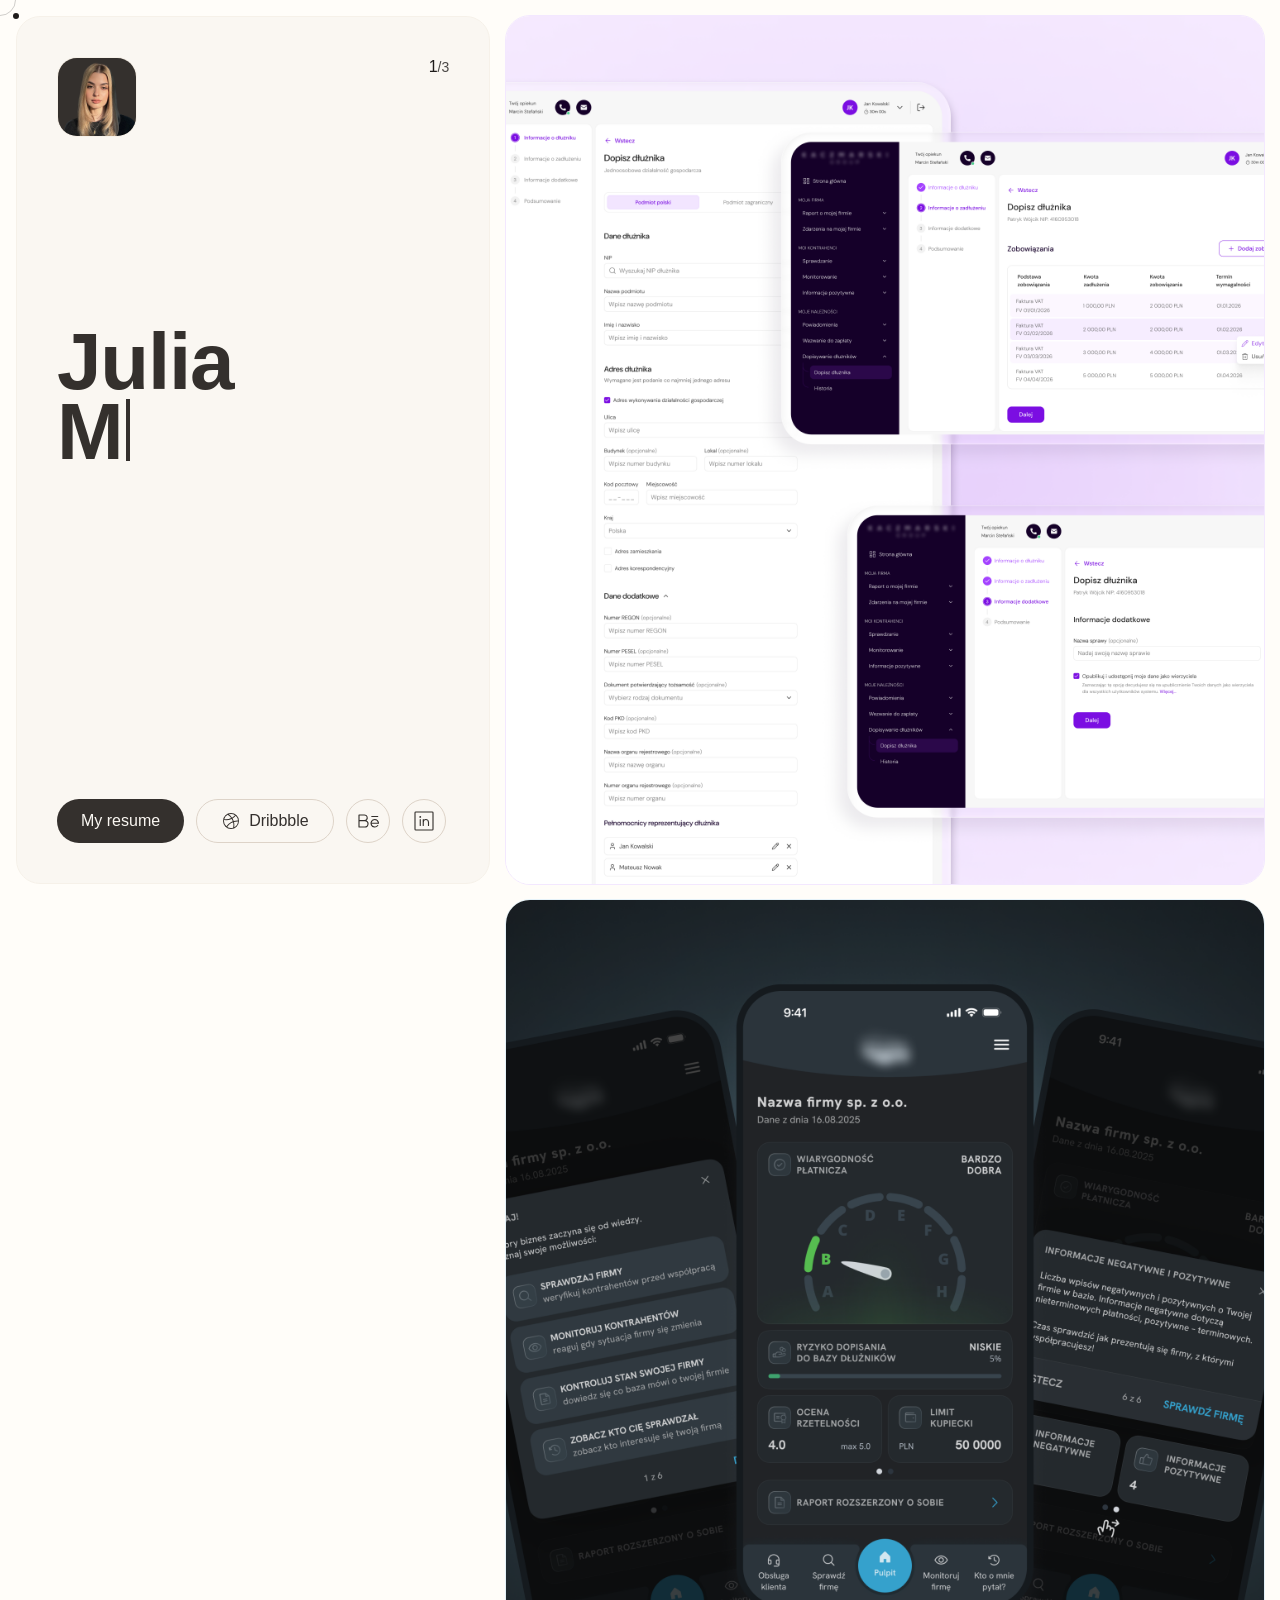
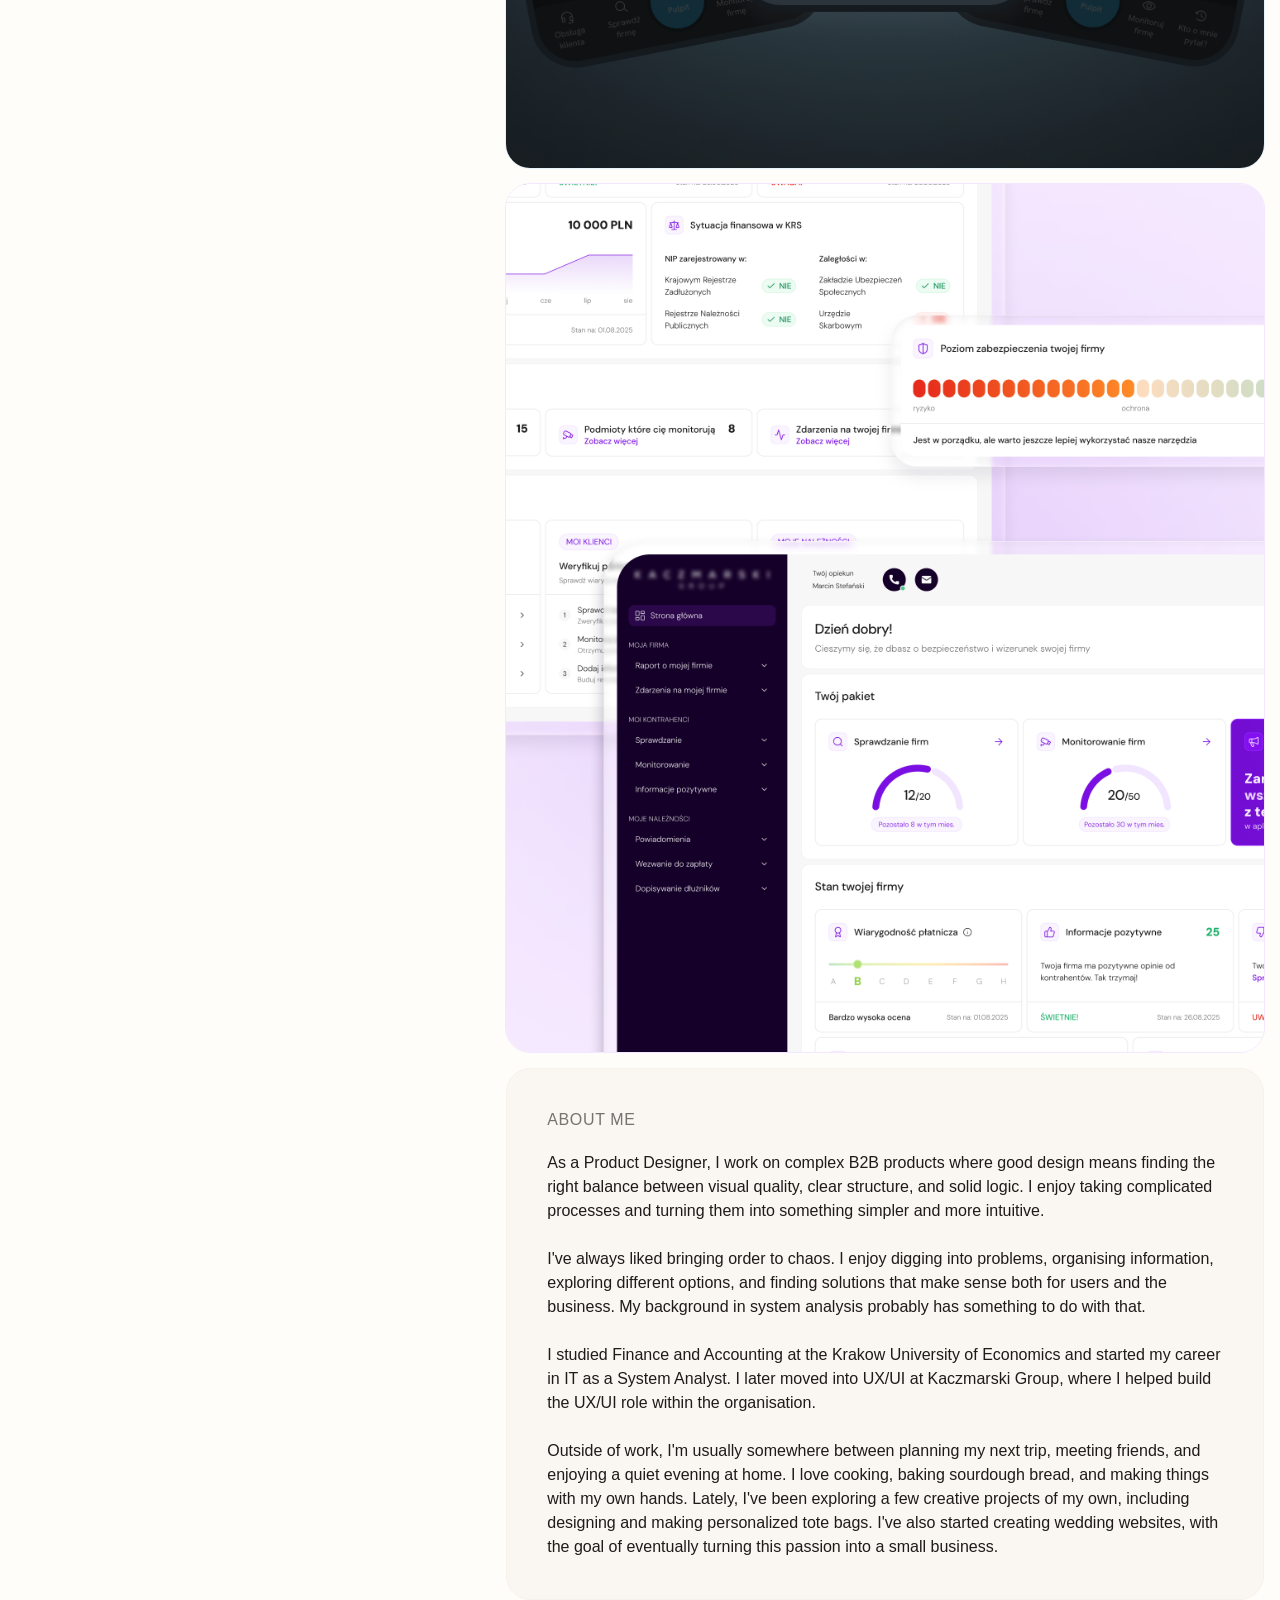
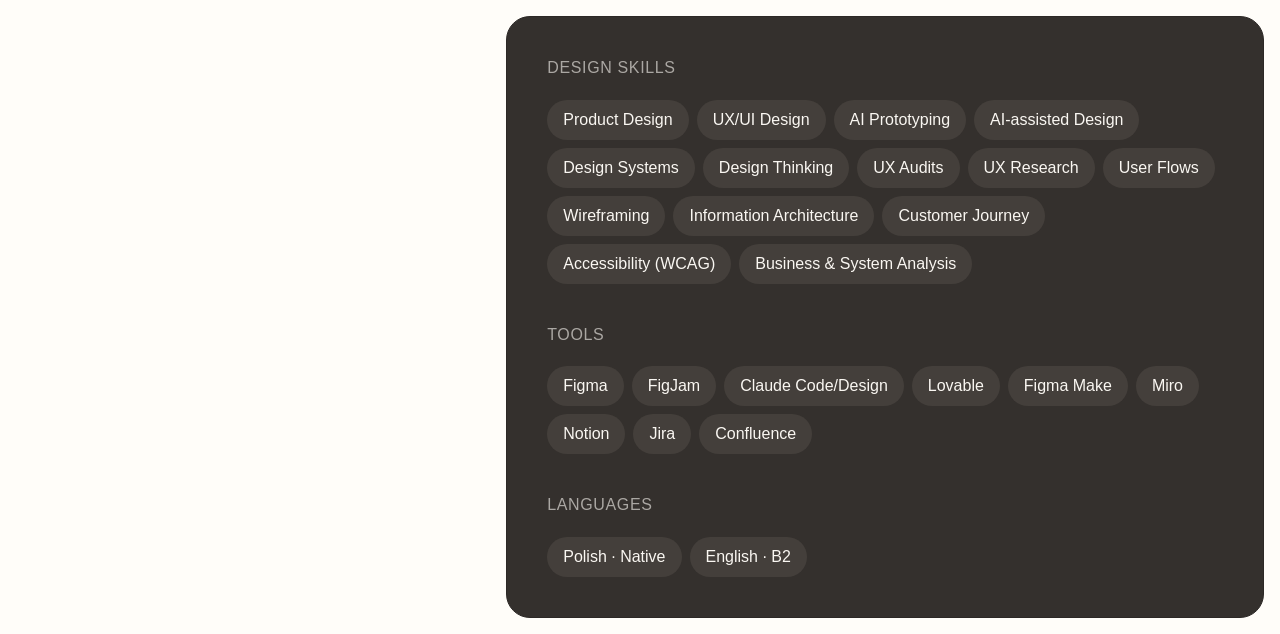
==== commit 3b8a6d99: "Refresh case studies: usability testing, hero videos, form copy Dashboard: add Usability Testing sec" ====
--- a/index.html
+++ b/index.html
@@ -59,8 +59,8 @@
           </div>
 
           <div class="cta-row">
-            <a href="assets/cv-julia-mitka.pdf?v=20261004" class="btn-primary" target="_blank" rel="noopener noreferrer">My resume</a>
-            <a href="https://dribbble.com/julia-mitka98" class="btn-ghost btn-with-icon" target="_blank" rel="noopener noreferrer">
+            <a href="assets/cv-julia-mitka.pdf?v=20261012" class="btn-primary" target="_blank" rel="noopener noreferrer">My resume</a>
+            <a href="https://dribbble.com/juliamitka" class="btn-ghost btn-with-icon" target="_blank" rel="noopener noreferrer">
               <svg xmlns="http://www.w3.org/2000/svg" width="20" height="20" fill="currentColor" viewBox="0 0 256 256" aria-hidden="true"><path d="M128,26A102,102,0,1,0,230,128,102.12,102.12,0,0,0,128,26Zm89.81,96.3c-3.26-.19-6.54-.3-9.8-.3a166.44,166.440,0,0,0-45.25,6.29A164.28,164.28,0,0,0,148.33,96c-.14-.25-.3-.49-.44-.74a166.34,166.34,0,0,0,40.79-33.71A89.79,89.79,0,0,1,217.81,122.3ZM179.29,54.09a154.52,154.52,0,0,1-37.9,31.11A167,167,0,0,0,98.88,42.84a89.87,89.87,0,0,1,80.41,11.25ZM85.71,48.58a155,155,0,0,1,45,42.27A153.71,153.71,0,0,1,64,106a156.8,156.8,0,0,1-22.84-1.69A90.37,90.37,0,0,1,85.71,48.58ZM38,128a90.17,90.17,0,0,1,.79-11.92A167.23,167.23,0,0,0,64,118a165.69,165.69,0,0,0,73.29-17c.22.37.46.73.67,1.1A152.2,152.2,0,0,1,151.34,132a164.57,164.57,0,0,0-26.09,12.11A167,167,0,0,0,69.57,196.4,89.84,89.84,0,0,1,38,128Zm41.19,75.58a155.24,155.24,0,0,1,52.05-49.12,152.9,152.9,0,0,1,23.38-10.93,154.31,154.31,0,0,1,4.3,36.16,154.78,154.78,0,0,1-3.81,34.13,89.88,89.88,0,0,1-75.92-10.24Zm89.24,4.81a166.76,166.76,0,0,0,2.49-28.7,166.67,166.67,0,0,0-4.86-39.87A154.6,154.6,0,0,1,208,134c3.25,0,6.52.11,9.77.32A90.16,90.16,0,0,1,168.43,208.39Z"/></svg>
               Dribbble
             </a>
@@ -82,13 +82,13 @@
 
         <!-- Project 1 -->
         <article class="proj" data-num="1">
-          <a href="case-study-form.html" class="proj-link" aria-label="Kaczmarski Group — case study">
+          <a href="case-study-form.html" class="proj-link" aria-label="Form Redesign — case study">
             <div class="proj-visual proj-visual--blue">
-              <img src="assets/cover-form.png" alt="Kaczmarski Group" class="proj-cover">
+              <img src="assets/cover-form.webp?v=20261015" alt="Form Redesign" class="proj-cover">
             </div>
             <div class="proj-overlay">
               <div class="proj-info">
-                <span class="proj-cat">UX Research · Product Design · B2B</span>
+                <span class="proj-cat">UX Audit · Product Design · B2B</span>
                 <h3 class="proj-name" style="font-family: &quot;Clash Display&quot;; font-weight: 600; margin: 0px 0px 24px">Form Redesign</h3>
                 <span class="proj-cta-lnk">View case study <img src="assets/arrow-right-light.svg" alt="" class="proj-cta-icon"></span>
               </div>
@@ -100,7 +100,7 @@
         <article class="proj" data-num="2">
           <a href="case-study-mobile.html" class="proj-link" aria-label="Mobile App Onboarding — case study">
             <div class="proj-visual proj-visual--blue">
-              <img src="assets/cover-mobile.png" alt="Mobile App Onboarding" class="proj-cover proj-cover--mobile">
+              <img src="assets/cover-mobile.webp" alt="Mobile App Onboarding" class="proj-cover proj-cover--mobile">
             </div>
             <div class="proj-overlay">
               <div class="proj-info">
@@ -116,12 +116,12 @@
         <article class="proj" data-num="3">
           <a href="case-study-dashboard.html" class="proj-link" aria-label="Mobile Banking — case study">
             <div class="proj-visual proj-visual--warm">
-              <img src="assets/cover-dashboard.png" alt="Mobile Banking" class="proj-cover">
+              <img src="assets/cover-dashboard.webp" alt="Dashboard Design" class="proj-cover">
             </div>
             <div class="proj-overlay">
               <div class="proj-info">
                 <span class="proj-cat">Dashboard UX · IA · UI Design · B2B</span>
-                <h3 class="proj-name" style="font-family: &quot;Clash Display&quot;; margin: 0px 0px 24px; font-weight: 600">Home Page Redesign</h3>
+                <h3 class="proj-name" style="font-family: &quot;Clash Display&quot;; margin: 0px 0px 24px; font-weight: 600">Dashboard Design</h3>
                 <span class="proj-cta-lnk">View case study <img src="assets/arrow-right-light.svg" alt="" class="proj-cta-icon"></span>
               </div>
             </div>
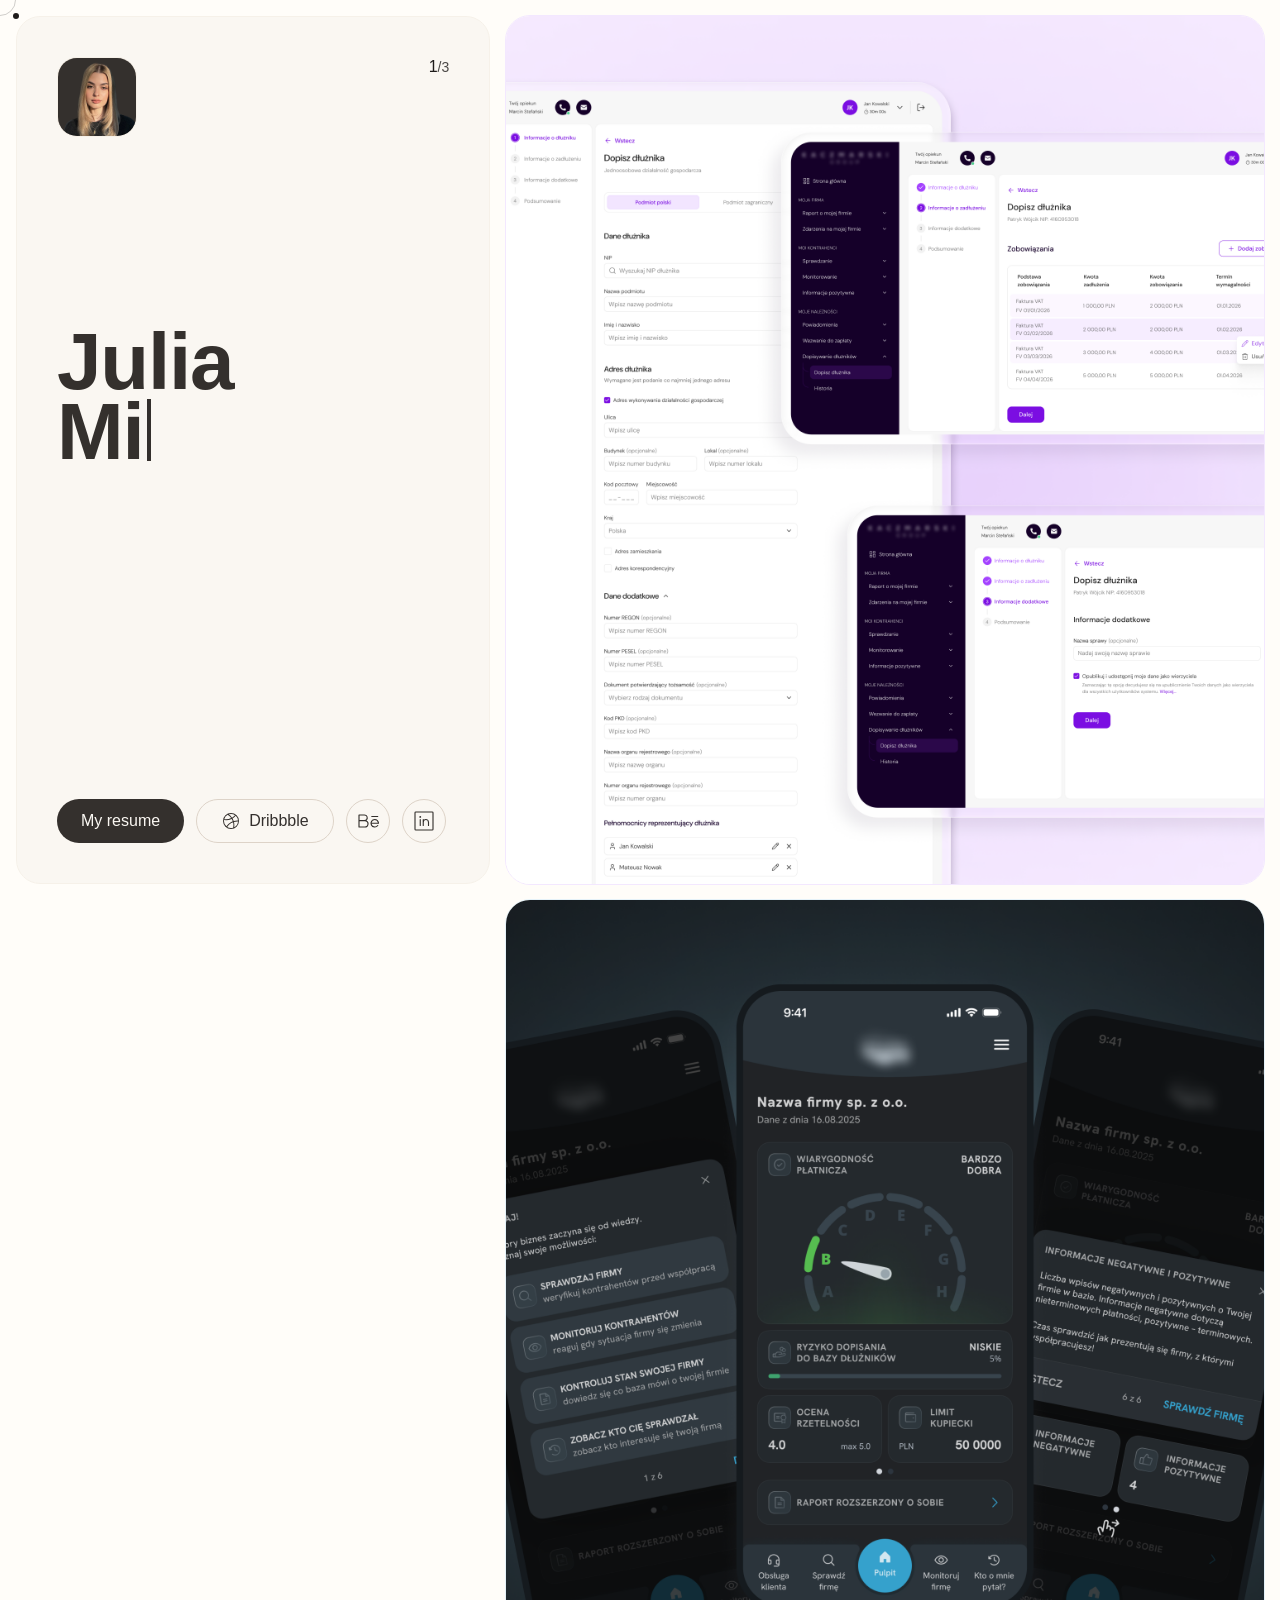
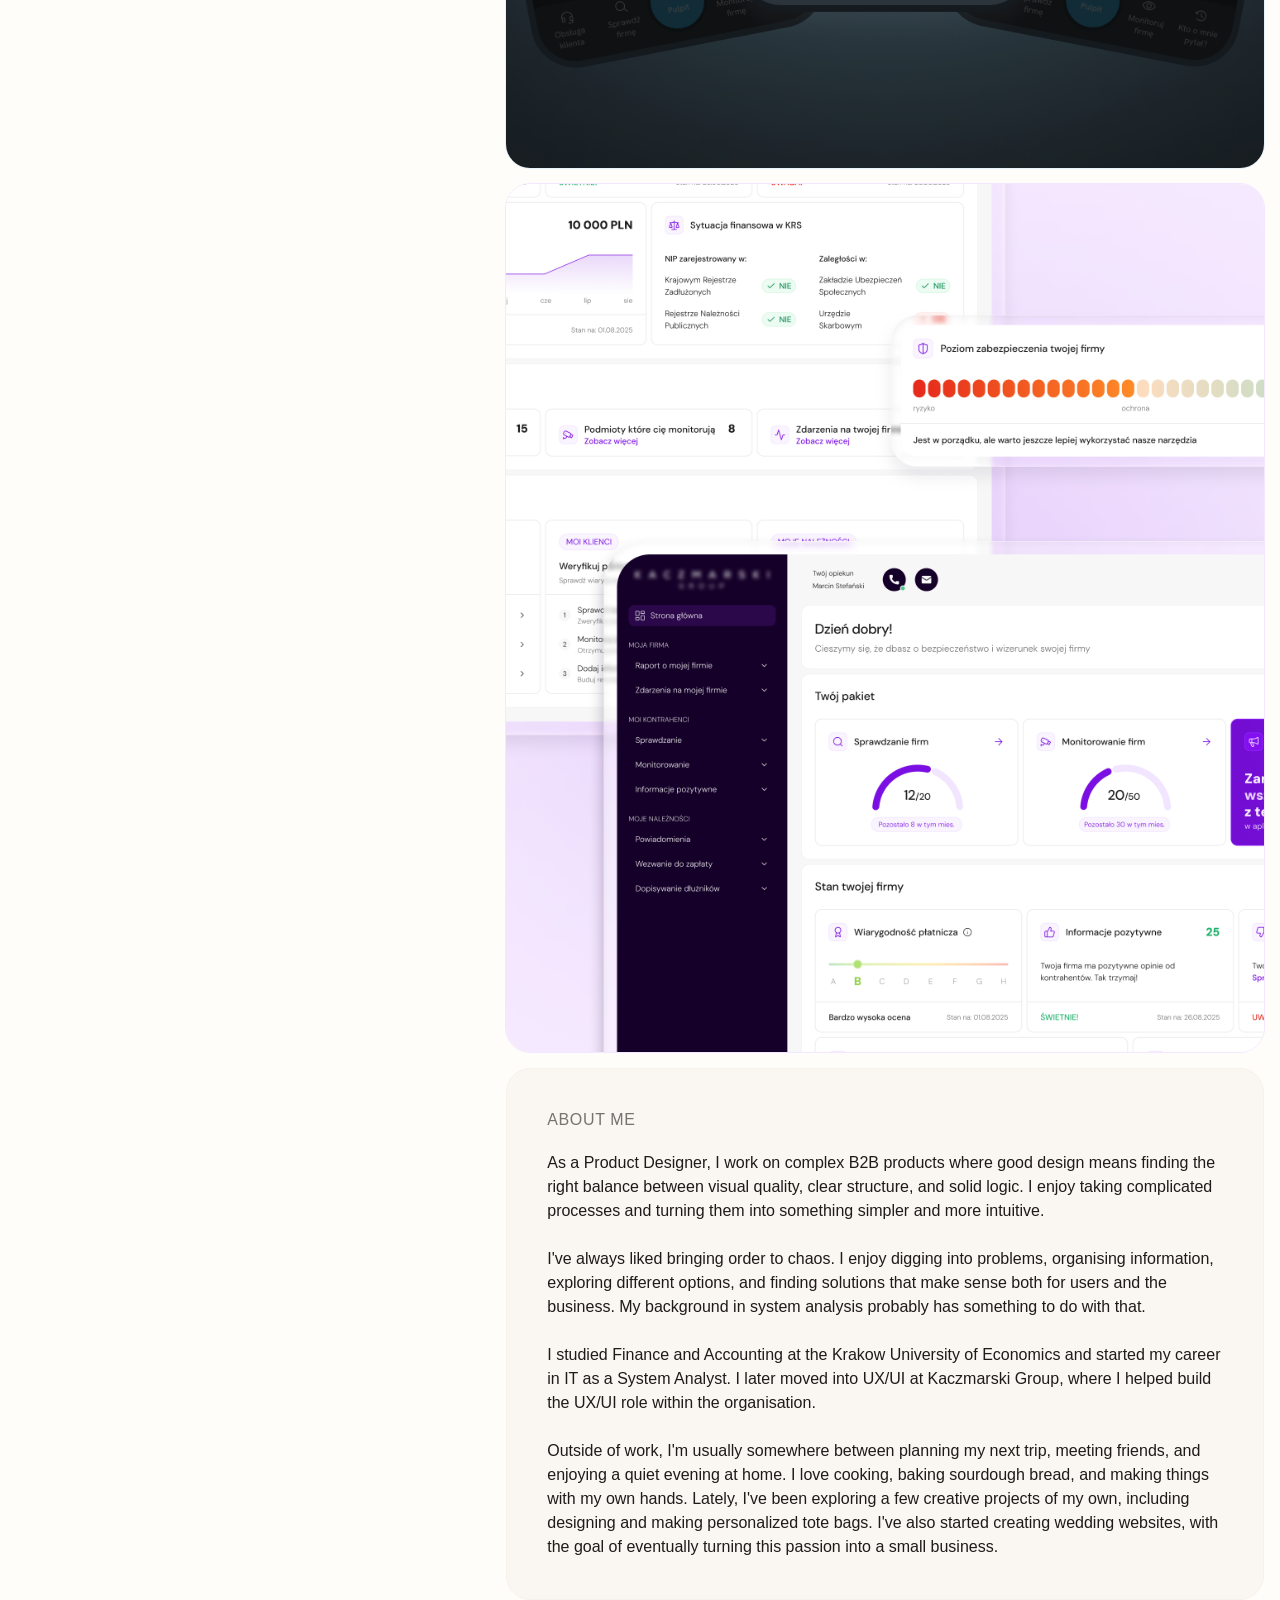
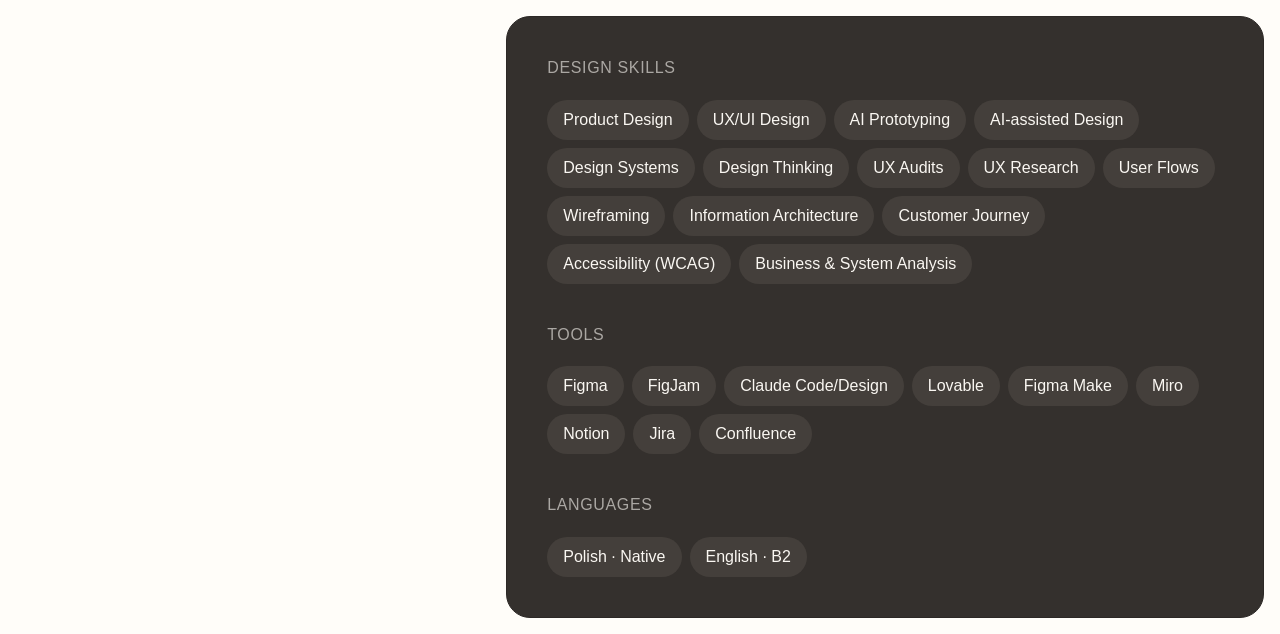
==== commit ad0281a3: "Update CV and bump cache-busting param Co-Authored-By: Claude Opus 5.5 <noreply@anthropic.com>" ====
--- a/index.html
+++ b/index.html
@@ -59,7 +59,7 @@
           </div>
 
           <div class="cta-row">
-            <a href="assets/cv-julia-mitka.pdf?v=20261012" class="btn-primary" target="_blank" rel="noopener noreferrer">My resume</a>
+            <a href="assets/cv-julia-mitka.pdf?v=20261016" class="btn-primary" target="_blank" rel="noopener noreferrer">My resume</a>
             <a href="https://dribbble.com/juliamitka" class="btn-ghost btn-with-icon" target="_blank" rel="noopener noreferrer">
               <svg xmlns="http://www.w3.org/2000/svg" width="20" height="20" fill="currentColor" viewBox="0 0 256 256" aria-hidden="true"><path d="M128,26A102,102,0,1,0,230,128,102.12,102.12,0,0,0,128,26Zm89.81,96.3c-3.26-.19-6.54-.3-9.8-.3a166.44,166.440,0,0,0-45.25,6.29A164.28,164.28,0,0,0,148.33,96c-.14-.25-.3-.49-.44-.74a166.34,166.34,0,0,0,40.79-33.71A89.79,89.79,0,0,1,217.81,122.3ZM179.29,54.09a154.52,154.52,0,0,1-37.9,31.11A167,167,0,0,0,98.88,42.84a89.87,89.87,0,0,1,80.41,11.25ZM85.71,48.58a155,155,0,0,1,45,42.27A153.71,153.71,0,0,1,64,106a156.8,156.8,0,0,1-22.84-1.69A90.37,90.37,0,0,1,85.71,48.58ZM38,128a90.17,90.17,0,0,1,.79-11.92A167.23,167.23,0,0,0,64,118a165.69,165.69,0,0,0,73.29-17c.22.37.46.73.67,1.1A152.2,152.2,0,0,1,151.34,132a164.57,164.57,0,0,0-26.09,12.11A167,167,0,0,0,69.57,196.4,89.84,89.84,0,0,1,38,128Zm41.19,75.58a155.24,155.24,0,0,1,52.05-49.12,152.9,152.9,0,0,1,23.38-10.93,154.31,154.31,0,0,1,4.3,36.16,154.78,154.78,0,0,1-3.81,34.13,89.88,89.88,0,0,1-75.92-10.24Zm89.24,4.81a166.76,166.76,0,0,0,2.49-28.7,166.67,166.67,0,0,0-4.86-39.87A154.6,154.6,0,0,1,208,134c3.25,0,6.52.11,9.77.32A90.16,90.16,0,0,1,168.43,208.39Z"/></svg>
               Dribbble
